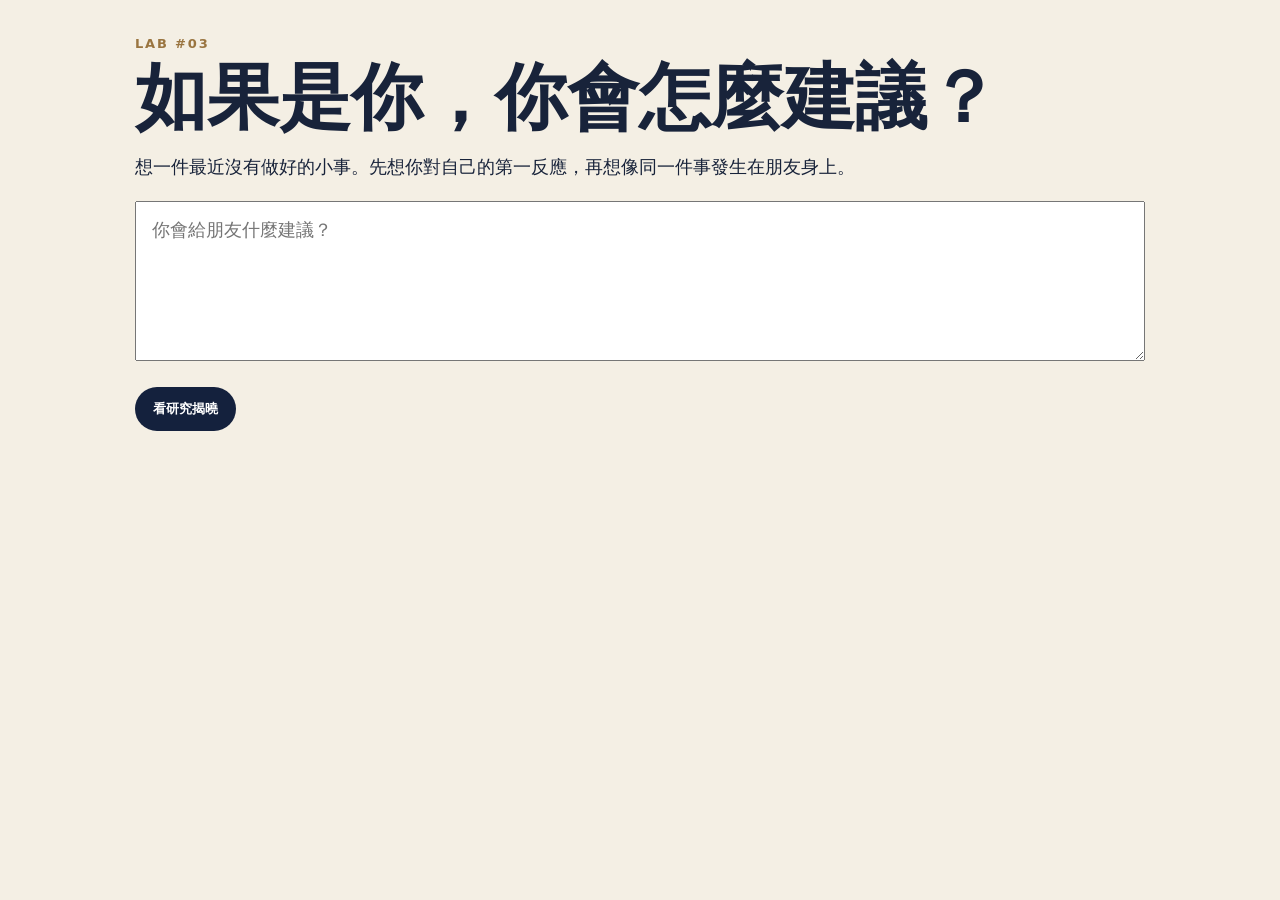
==== lab/advice.html @ 387671ea "Add files via upload" ====
<!doctype html><html lang="zh-Hant"><head><meta charset="utf-8"><meta name="viewport" content="width=device-width,initial-scale=1"><title>給建議</title><link rel="stylesheet" href="../assets/css/app.css"></head><body><main class="wrap"><div class="k">LAB #03</div><h1>如果是你，你會怎麼建議？</h1><p>想一件最近沒有做好的小事。先想你對自己的第一反應，再想像同一件事發生在朋友身上。</p><textarea id="t" style="width:100%;min-height:160px;padding:16px;font-size:18px" placeholder="你會給朋友什麼建議？"></textarea><div class="actions"><button onclick="done()">看研究揭曉</button></div><div id="r"></div></main><script>function done(){document.getElementById('r').innerHTML='<div class="note"><h2>研究揭曉</h2><p>當我們替失敗者提供建議時，注意力比較容易從自我威脅轉向「下一步可以怎麼做」。</p></div><div class="actions"><a class="btn" href="../lecture/index.html#25">接著看完整講義 →</a><a class="btn" href="../index.html">回首頁</a></div>'}</script></body></html>
---- assets/css/app.css ----
:root{--navy:#14213d;--cream:#f4efe4;--gold:#b18a4b;--ink:#18233a}
*{box-sizing:border-box}body{margin:0;font-family:system-ui,"Noto Sans TC",sans-serif;background:var(--cream);color:var(--ink)}
.wrap{max-width:1050px;margin:auto;padding:36px 20px}.k{letter-spacing:.14em;font-weight:900;color:#9a7540;font-size:13px}
h1{font-size:clamp(36px,6vw,72px);line-height:1.02;margin:10px 0 18px}h2{font-size:28px}
p{font-size:18px;line-height:1.7}.hero{min-height:90vh;display:flex;align-items:center}
.grid{display:grid;grid-template-columns:repeat(2,1fr);gap:16px;margin-top:28px}.card,.note,.lecture{background:white;border-radius:20px;padding:22px;box-shadow:0 8px 28px #0000000d}
a.card{text-decoration:none;color:inherit}.card:hover{transform:translateY(-2px)}button,.btn{display:inline-block;border:0;border-radius:999px;padding:13px 18px;background:var(--navy);color:white;font-weight:800;cursor:pointer;text-decoration:none}
.actions{display:flex;gap:10px;flex-wrap:wrap;margin-top:22px}.plantTray{display:grid;grid-template-columns:repeat(3,1fr);gap:12px;margin:20px 0}
.plantCard{background:#fff;border-radius:16px;padding:8px;border:2px solid transparent;cursor:grab;box-shadow:0 8px 24px #0002}.plantCard img{width:100%;height:130px;object-fit:cover;border-radius:11px;display:block}.plantCard strong{display:block;padding:9px 4px 5px}
.seasonGrid{display:grid;grid-template-columns:repeat(4,1fr);gap:10px}.seasonBox{min-height:185px;border:2px dashed #14213d44;border-radius:18px;padding:10px}.seasonBox h3{color:#9a7540}.seasonBox .plantCard img{height:75px}
input[type=range]{width:100%}.color{height:260px;border-radius:24px;margin:22px 0}.dbok{color:#426756;font-weight:800}
@media(max-width:720px){.grid,.plantTray{grid-template-columns:1fr}.seasonGrid{grid-template-columns:1fr 1fr}.wrap{padding:24px 14px}h1{font-size:42px}}
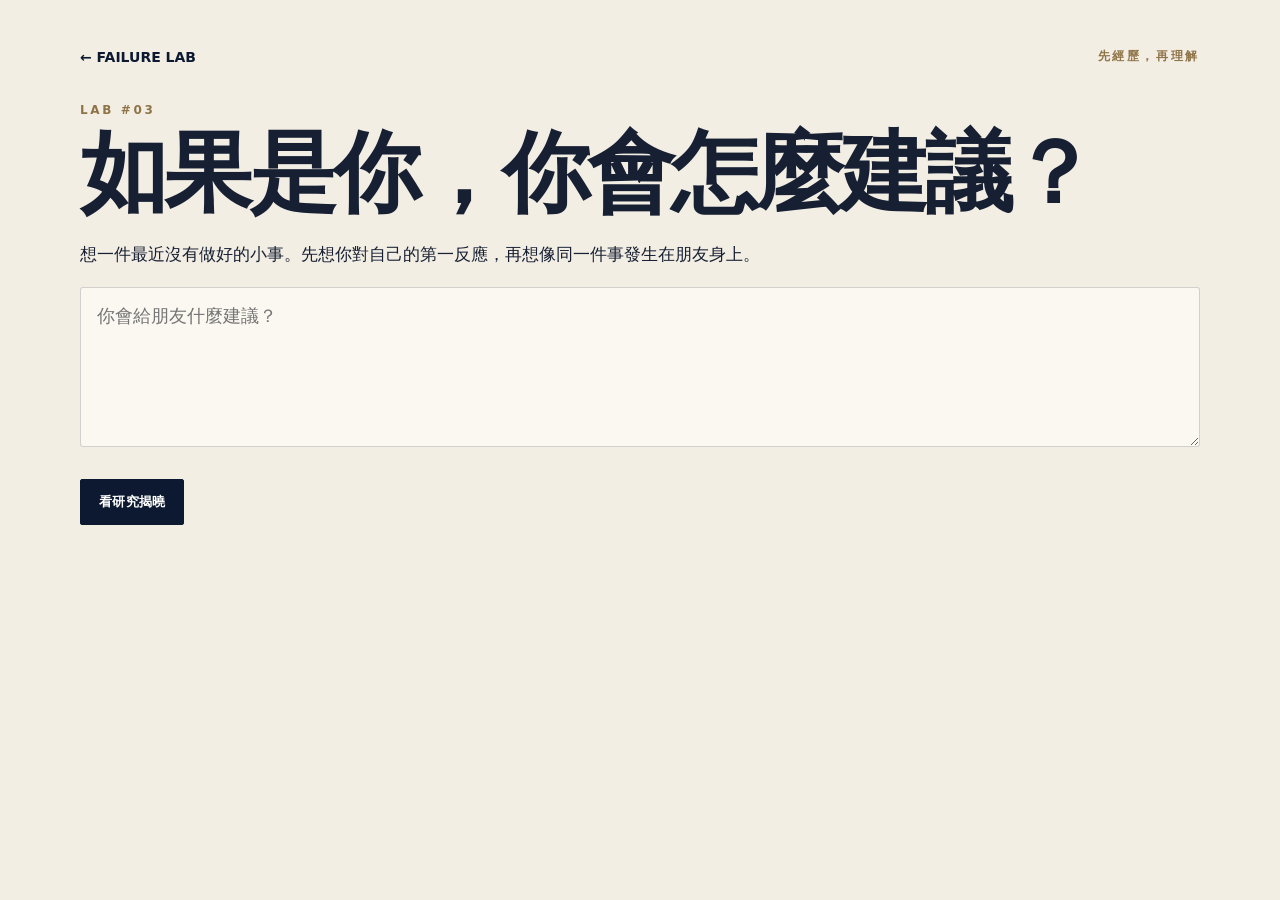
==== commit 1ebaf268: "Add files via upload" ====
--- a/lab/advice.html
+++ b/lab/advice.html
@@ -1 +1 @@
-<!doctype html><html lang="zh-Hant"><head><meta charset="utf-8"><meta name="viewport" content="width=device-width,initial-scale=1"><title>給建議</title><link rel="stylesheet" href="../assets/css/app.css"></head><body><main class="wrap"><div class="k">LAB #03</div><h1>如果是你，你會怎麼建議？</h1><p>想一件最近沒有做好的小事。先想你對自己的第一反應，再想像同一件事發生在朋友身上。</p><textarea id="t" style="width:100%;min-height:160px;padding:16px;font-size:18px" placeholder="你會給朋友什麼建議？"></textarea><div class="actions"><button onclick="done()">看研究揭曉</button></div><div id="r"></div></main><script>function done(){document.getElementById('r').innerHTML='<div class="note"><h2>研究揭曉</h2><p>當我們替失敗者提供建議時，注意力比較容易從自我威脅轉向「下一步可以怎麼做」。</p></div><div class="actions"><a class="btn" href="../lecture/index.html#25">接著看完整講義 →</a><a class="btn" href="../index.html">回首頁</a></div>'}</script></body></html>+<!doctype html><html lang="zh-Hant"><head><meta charset="utf-8"><meta name="viewport" content="width=device-width,initial-scale=1"><title>給建議</title><link rel="stylesheet" href="../assets/css/app.css"></head><body><main class="wrap"><div class="topbar"><a class="back" href="../index.html">← FAILURE LAB</a><div class="k">先經歷，再理解</div></div><div class="k">LAB #03</div><h1>如果是你，你會怎麼建議？</h1><p>想一件最近沒有做好的小事。先想你對自己的第一反應，再想像同一件事發生在朋友身上。</p><textarea id="t" style="width:100%;min-height:160px;padding:16px;font-size:18px" placeholder="你會給朋友什麼建議？"></textarea><div class="actions"><button onclick="done()">看研究揭曉</button></div><div id="r"></div></main><script>function done(){document.getElementById('r').innerHTML='<div class="note"><h2>研究揭曉</h2><p>當我們替失敗者提供建議時，注意力比較容易從自我威脅轉向「下一步可以怎麼做」。</p></div><div class="actions"><a class="btn" href="../lecture/index.html#25">接著看完整講義 →</a><a class="btn" href="../index.html">回首頁</a></div>'}</script></body></html>
--- a/assets/css/app.css
+++ b/assets/css/app.css
@@ -1,13 +1,55 @@
 
-:root{--navy:#14213d;--cream:#f4efe4;--gold:#b18a4b;--ink:#18233a}
-*{box-sizing:border-box}body{margin:0;font-family:system-ui,"Noto Sans TC",sans-serif;background:var(--cream);color:var(--ink)}
-.wrap{max-width:1050px;margin:auto;padding:36px 20px}.k{letter-spacing:.14em;font-weight:900;color:#9a7540;font-size:13px}
-h1{font-size:clamp(36px,6vw,72px);line-height:1.02;margin:10px 0 18px}h2{font-size:28px}
-p{font-size:18px;line-height:1.7}.hero{min-height:90vh;display:flex;align-items:center}
-.grid{display:grid;grid-template-columns:repeat(2,1fr);gap:16px;margin-top:28px}.card,.note,.lecture{background:white;border-radius:20px;padding:22px;box-shadow:0 8px 28px #0000000d}
-a.card{text-decoration:none;color:inherit}.card:hover{transform:translateY(-2px)}button,.btn{display:inline-block;border:0;border-radius:999px;padding:13px 18px;background:var(--navy);color:white;font-weight:800;cursor:pointer;text-decoration:none}
-.actions{display:flex;gap:10px;flex-wrap:wrap;margin-top:22px}.plantTray{display:grid;grid-template-columns:repeat(3,1fr);gap:12px;margin:20px 0}
-.plantCard{background:#fff;border-radius:16px;padding:8px;border:2px solid transparent;cursor:grab;box-shadow:0 8px 24px #0002}.plantCard img{width:100%;height:130px;object-fit:cover;border-radius:11px;display:block}.plantCard strong{display:block;padding:9px 4px 5px}
-.seasonGrid{display:grid;grid-template-columns:repeat(4,1fr);gap:10px}.seasonBox{min-height:185px;border:2px dashed #14213d44;border-radius:18px;padding:10px}.seasonBox h3{color:#9a7540}.seasonBox .plantCard img{height:75px}
-input[type=range]{width:100%}.color{height:260px;border-radius:24px;margin:22px 0}.dbok{color:#426756;font-weight:800}
-@media(max-width:720px){.grid,.plantTray{grid-template-columns:1fr}.seasonGrid{grid-template-columns:1fr 1fr}.wrap{padding:24px 14px}h1{font-size:42px}}
+:root{
+ --navy:#0c1930;--navy2:#122540;--cream:#f3eee4;--paper:#fbf8f1;
+ --gold:#c3a268;--gold2:#8f7448;--ink:#172033;--muted:#6f746f;
+ --line:rgba(195,162,104,.28)
+}
+*{box-sizing:border-box}
+html{scroll-behavior:smooth}
+body{margin:0;font-family:Inter,"Noto Sans TC","PingFang TC","Microsoft JhengHei",system-ui,sans-serif;background:var(--cream);color:var(--ink)}
+body:before{content:"";position:fixed;inset:0;pointer-events:none;opacity:.18;background-image:radial-gradient(#826e4b 0.55px,transparent .55px);background-size:8px 8px}
+.wrap{width:min(1120px,calc(100% - 40px));margin:auto;padding:48px 0;position:relative}
+.k{font-size:12px;font-weight:900;letter-spacing:.22em;text-transform:uppercase;color:var(--gold2)}
+h1{font-family:Georgia,"Noto Serif TC",serif;font-size:clamp(44px,7vw,88px);line-height:.98;letter-spacing:-.04em;margin:14px 0 22px}
+h2{font-family:Georgia,"Noto Serif TC",serif;font-size:clamp(24px,3vw,34px);margin:8px 0 10px}
+p{font-size:17px;line-height:1.8}
+.hero{min-height:100svh;display:flex;align-items:center;padding-top:76px;padding-bottom:76px}
+.hero:after{content:"01—04";position:absolute;right:0;top:54px;font-family:Georgia,serif;font-size:14px;letter-spacing:.2em;color:#8d826f}
+.lead{max-width:650px;font-size:20px;color:#545a5a;margin-bottom:34px}
+.grid{display:grid;grid-template-columns:repeat(2,1fr);gap:14px}
+.card{position:relative;min-height:210px;background:rgba(251,248,241,.86);border:1px solid rgba(23,32,51,.09);border-radius:4px;padding:28px 30px;box-shadow:0 18px 50px rgba(19,29,43,.06);overflow:hidden;transition:.25s ease}
+a.card{text-decoration:none;color:inherit}
+.card:before{content:"";position:absolute;left:0;top:0;width:4px;height:100%;background:var(--gold);transform:scaleY(0);transform-origin:bottom;transition:.25s}
+.card:hover{transform:translateY(-4px);box-shadow:0 22px 60px rgba(19,29,43,.11);border-color:var(--line)}
+.card:hover:before{transform:scaleY(1)}
+.card .num{font-family:Georgia,serif;font-size:12px;letter-spacing:.15em;color:var(--gold2)}
+.card p{color:#6a6e6d;margin-bottom:0}
+.icon{font-size:26px;filter:grayscale(1);opacity:.72}
+.actions{display:flex;gap:10px;flex-wrap:wrap;margin-top:28px}
+button,.btn{appearance:none;border:1px solid var(--navy);border-radius:2px;padding:13px 18px;background:var(--navy);color:#fff;font-weight:800;letter-spacing:.02em;cursor:pointer;text-decoration:none;transition:.2s}
+button:hover,.btn:hover{background:var(--navy2);transform:translateY(-1px)}
+.btn.secondary{background:transparent;color:var(--navy)}
+.labhead{border-bottom:1px solid rgba(23,32,51,.14);padding-bottom:24px;margin-bottom:34px}
+.note,.lecture{background:var(--paper);border:1px solid rgba(23,32,51,.09);border-left:3px solid var(--gold);border-radius:3px;padding:22px 24px;margin:20px 0;box-shadow:0 12px 35px rgba(20,30,45,.05)}
+.dbok{color:#456b5c;font-weight:850}
+.color{height:min(310px,40vh);border-radius:3px;margin:24px 0;box-shadow:0 18px 50px #0001}
+input[type=range]{width:100%;accent-color:var(--navy);margin:22px 0}
+.plantTray{display:grid;grid-template-columns:repeat(3,1fr);gap:14px;margin:24px 0}
+.plantCard{background:var(--paper);border-radius:3px;padding:7px;border:1px solid rgba(23,32,51,.11);cursor:grab;box-shadow:0 10px 25px #0000000b;transition:.2s}
+.plantCard:hover{transform:translateY(-2px);border-color:var(--gold)}
+.plantCard img{width:100%;height:145px;object-fit:cover;border-radius:2px;display:block}
+.plantCard strong{display:block;padding:11px 6px 7px;font-size:16px}
+.seasonGrid{display:grid;grid-template-columns:repeat(4,1fr);gap:12px;margin:26px 0}
+.seasonBox{min-height:200px;border:1px dashed #887b66;border-radius:3px;padding:10px;background:rgba(255,255,255,.28)}
+.seasonBox h3{text-align:center;font-family:Georgia,"Noto Serif TC",serif;color:var(--gold2);font-size:22px;margin:5px}
+.seasonBox .plantCard{margin-top:8px}.seasonBox .plantCard img{height:72px}
+textarea{border:1px solid rgba(23,32,51,.18)!important;background:var(--paper);border-radius:3px!important;outline:none}
+textarea:focus{border-color:var(--gold)!important}
+.topbar{display:flex;justify-content:space-between;align-items:center;margin-bottom:38px}
+.back{color:var(--navy);text-decoration:none;font-weight:800;font-size:14px}
+@media(max-width:760px){
+ .wrap{width:min(100% - 28px,1120px);padding:28px 0}.hero{padding-top:50px}
+ .grid{grid-template-columns:1fr}.card{min-height:170px;padding:23px}
+ .plantTray{grid-template-columns:repeat(2,1fr)}.seasonGrid{grid-template-columns:1fr 1fr}
+ h1{font-size:46px}.lead{font-size:17px}.hero:after{display:none}
+}
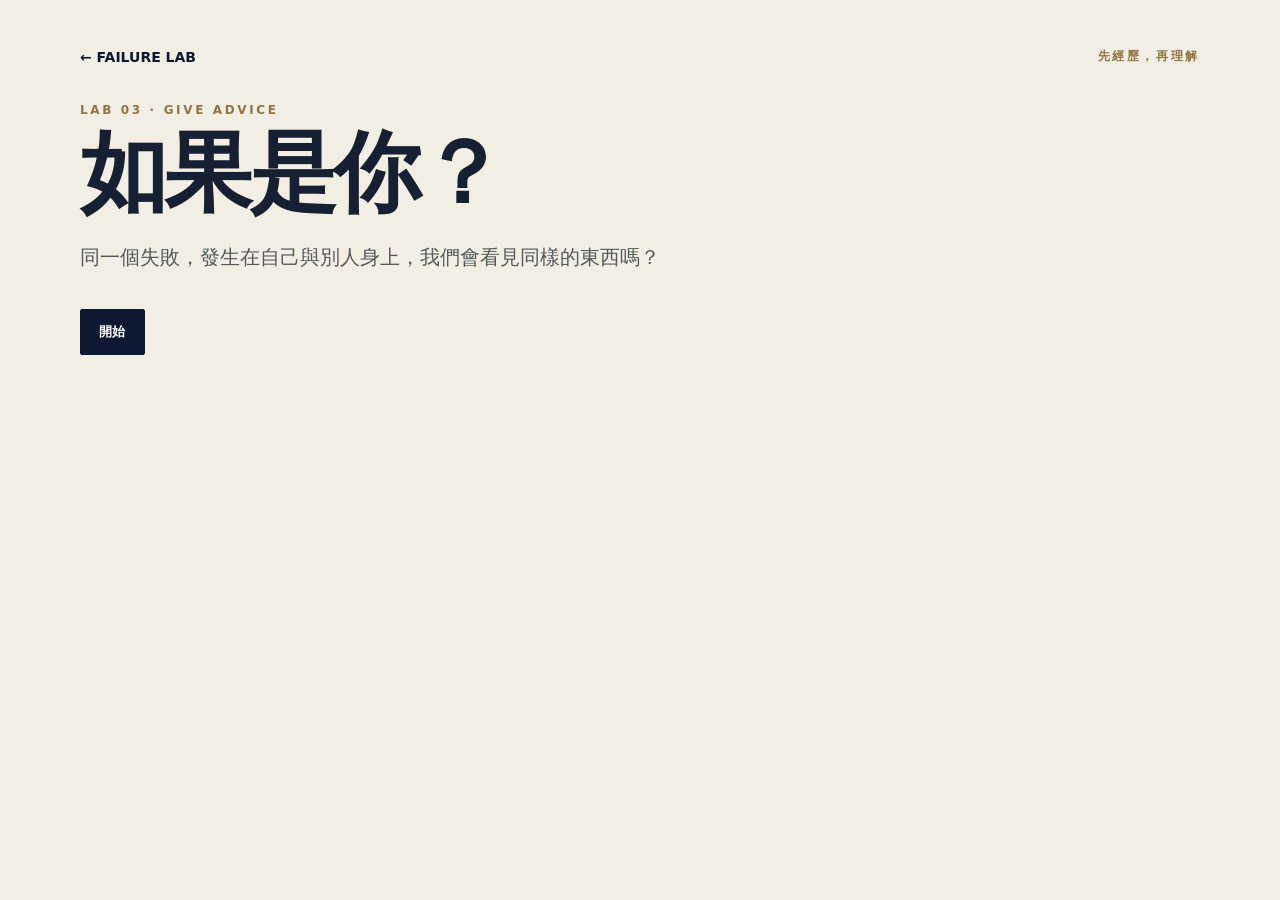
==== commit d43ced3f: "Add files via upload" ====
--- a/lab/advice.html
+++ b/lab/advice.html
@@ -1 +1,10 @@
-<!doctype html><html lang="zh-Hant"><head><meta charset="utf-8"><meta name="viewport" content="width=device-width,initial-scale=1"><title>給建議</title><link rel="stylesheet" href="../assets/css/app.css"></head><body><main class="wrap"><div class="topbar"><a class="back" href="../index.html">← FAILURE LAB</a><div class="k">先經歷，再理解</div></div><div class="k">LAB #03</div><h1>如果是你，你會怎麼建議？</h1><p>想一件最近沒有做好的小事。先想你對自己的第一反應，再想像同一件事發生在朋友身上。</p><textarea id="t" style="width:100%;min-height:160px;padding:16px;font-size:18px" placeholder="你會給朋友什麼建議？"></textarea><div class="actions"><button onclick="done()">看研究揭曉</button></div><div id="r"></div></main><script>function done(){document.getElementById('r').innerHTML='<div class="note"><h2>研究揭曉</h2><p>當我們替失敗者提供建議時，注意力比較容易從自我威脅轉向「下一步可以怎麼做」。</p></div><div class="actions"><a class="btn" href="../lecture/index.html#25">接著看完整講義 →</a><a class="btn" href="../index.html">回首頁</a></div>'}</script></body></html>+<!doctype html><html lang="zh-Hant"><head><meta charset="utf-8"><meta name="viewport" content="width=device-width,initial-scale=1"><title>Lab 03｜如果是你？</title><link rel="stylesheet" href="../assets/css/app.css"></head><body><main class="wrap"><div class="topbar"><a class="back" href="../index.html">← FAILURE LAB</a><div class="k">先經歷，再理解</div></div><div id="app"></div></main><script>
+const app=document.getElementById('app');let selfChoice='',adviceText='';
+const opts=['我怎麼這麼差','早知道就不要做','真的很丟臉','下次再努力','我要找出哪裡出錯','下一次我可以換個方法'];
+function esc(s){return s.replace(/[&<>"']/g,m=>({'&':'&amp;','<':'&lt;','>':'&gt;','"':'&quot;',"'":'&#39;'}[m]))}
+function start(){app.innerHTML='<div class="k">STEP 1 · YOUR FAILURE</div><h1>想一件最近「沒有做好」的小事。</h1><p class="lead">不用很嚴重。可能是考差、報告講不好、比賽失誤、忘記準備，或跟朋友有摩擦。</p><p>如果是現在的你，第一個最想對自己說的是：</p><div class="grid">'+opts.map((x,i)=>'<button onclick="choose('+i+')">'+x+'</button>').join('')+'</div>'}
+function choose(i){selfChoice=opts[i];app.innerHTML='<div class="k">STEP 2 · SAME FAILURE, DIFFERENT PERSON</div><h1>現在，故事換了一個人。</h1><p class="lead">你的好朋友遇到<b>一模一樣的事情</b>。他跑來問你：「如果是你，你覺得我接下來該怎麼辦？」</p><textarea id="t" style="width:100%;min-height:170px;padding:18px;font-size:18px" placeholder="我會跟他說……"></textarea><div class="actions"><button onclick="compare()">送出我的建議</button></div>'}
+function compare(){adviceText=document.getElementById('t').value.trim();if(!adviceText){alert('先留一句你真的會給朋友的建議。');return}app.innerHTML='<div class="k">YOUR WORDS</div><h1>同一個失敗，<br>你說了兩種話。</h1><div class="grid"><div class="note"><div class="k">發生在自己身上</div><h2>「'+esc(selfChoice)+'」</h2></div><div class="note"><div class="k">發生在朋友身上</div><h2>「'+esc(adviceText)+'」</h2></div></div><div class="note"><h2>自己 →「我怎麼了？」<br>別人 →「接下來怎麼辦？」</h2><p>你有發現兩種視角的差別嗎？</p></div><button onclick="reveal()">研究揭曉</button>'}
+function reveal(){app.innerHTML='<div class="k">RESEARCH REVEAL</div><h1>你剛才不只是在安慰朋友。</h1><div class="note"><h2>你其實也在替自己的失敗找下一步。</h2><p>當失敗者轉而替別人提供建議，注意力可能從「我怎麼了」移向「接下來可以做什麼」。換一個視角，有機會讓可行策略變得更容易看見。</p></div><div class="note"><div class="k">FAILURE SKILL 03</div><h2>拉開距離</h2><p>當你卡在自己的失敗裡，可以問：<br><b>「如果今天是我的朋友遇到這件事，我會建議他下一步做什麼？」</b></p></div><div class="note"><div class="k">SEND IT BACK</div><p>你剛才給朋友的建議：</p><h2>「'+esc(adviceText)+'」</h2><p><b>現在，把這句話送回給自己。</b></p></div><div class="actions"><a class="btn" href="../lecture/index.html#25">接著看完整講義 →</a><a class="btn secondary" href="../index.html">回實驗室</a></div>'}
+app.innerHTML='<div class="k">LAB 03 · GIVE ADVICE</div><h1>如果是你？</h1><p class="lead">同一個失敗，發生在自己與別人身上，我們會看見同樣的東西嗎？</p><button onclick="start()">開始</button>';
+</script></body></html>
